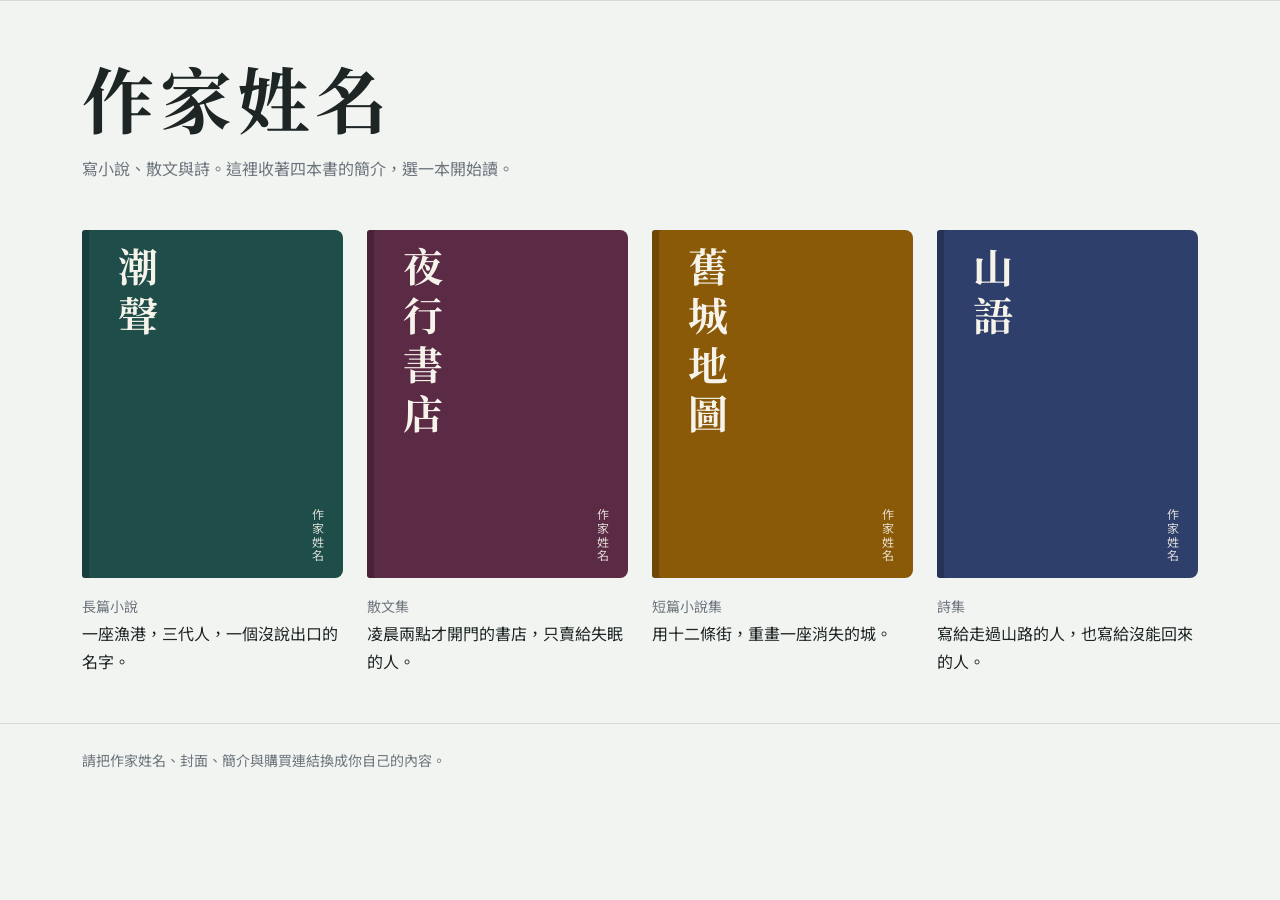
==== index.html @ a93fc285 "G-4Z36X9TCG8" ====
<!DOCTYPE html>
<html lang="zh-Hant">
<head>
<meta charset="utf-8">
<meta name="viewport" content="width=device-width, initial-scale=1, viewport-fit=cover">
<title>作家姓名｜作品導覽</title>
<meta name="description" content="作家作品導覽：小說、散文與詩的簡介與購買連結。">
<link rel="preconnect" href="https://fonts.googleapis.com">
<link href="https://fonts.googleapis.com/css2?family=Noto+Sans+TC:wght@400;500&family=Noto+Serif+TC:wght@600;700&display=swap" rel="stylesheet">
<!-- Bootstrap：本地檔案，不使用 CDN -->
<link rel="stylesheet" href="css/bootstrap.min.css">
<link rel="stylesheet" href="css/site.css">
<!-- 自訂 JS（深淺色、GA 統計）：放在 head，讓深淺色在畫面繪製前就設定好 -->
<script src="js/app.js"></script>

<!-- Google tag (gtag.js) -->
<script async src="https://www.googletagmanager.com/gtag/js?id=G-4Z36X9TCG8"></script>
<script>
  window.dataLayer = window.dataLayer || [];
  function gtag(){dataLayer.push(arguments);}
  gtag('js', new Date());

  gtag('config', 'G-4Z36X9TCG8');
</script>

</head>
<body> 
<div class="border-bottom small text-secondary">
  <!-- <div class="container py-2">範本預覽：文字與連結皆為示範內容</div> -->
</div>
<main class="container">
  <h1 class="site-title mt-5 mb-2">作家姓名</h1>
  <p class="lead-narrow text-secondary mb-5">寫小說、散文與詩。這裡收著四本書的簡介，選一本開始讀。</p>
  <ul class="row row-cols-2 row-cols-lg-4 g-4 list-unstyled mb-5">
    <li class="col"><a class="card-link" href="work-1.html" data-work="work-1" data-title="潮聲" data-pos="1">
      <div class="cover" style="--c:#1f4e4a"><span class="t">潮聲</span><span class="a">作家姓名</span></div>
      <span class="d-block small text-secondary mt-3">長篇小說</span><span class="line d-block">一座漁港，三代人，一個沒說出口的名字。</span></a></li>
    <li class="col"><a class="card-link" href="work-2.html" data-work="work-2" data-title="夜行書店" data-pos="2">
      <div class="cover" style="--c:#5b2a45"><span class="t">夜行書店</span><span class="a">作家姓名</span></div>
      <span class="d-block small text-secondary mt-3">散文集</span><span class="line d-block">凌晨兩點才開門的書店，只賣給失眠的人。</span></a></li>
    <li class="col"><a class="card-link" href="work-3.html" data-work="work-3" data-title="舊城地圖" data-pos="3">
      <div class="cover" style="--c:#8a5a08"><span class="t">舊城地圖</span><span class="a">作家姓名</span></div>
      <span class="d-block small text-secondary mt-3">短篇小說集</span><span class="line d-block">用十二條街，重畫一座消失的城。</span></a></li>
    <li class="col"><a class="card-link" href="work-4.html" data-work="work-4" data-title="山語" data-pos="4">
      <div class="cover" style="--c:#2f3f6b"><span class="t">山語</span><span class="a">作家姓名</span></div>
      <span class="d-block small text-secondary mt-3">詩集</span><span class="line d-block">寫給走過山路的人，也寫給沒能回來的人。</span></a></li>
  </ul>
</main>
<footer class="border-top small text-secondary mt-4 py-4">
  <div class="container">請把作家姓名、封面、簡介與購買連結換成你自己的內容。</div>
</footer>
<!-- Bootstrap JS：本地檔案，不使用 CDN -->
<script src="js/bootstrap.bundle.min.js"></script>
</body>
</html>
---- css/site.css ----
/* 作家導覽頁：只放 Bootstrap 沒有的部分（書封、字型、配色變數） */
:root,[data-bs-theme="light"]{
  --bs-body-bg:#f2f4f1;--bs-body-color:#1d2624;--bs-secondary-color:#5f6b67;
  --bs-border-color:#d5dcd7;--bs-primary:#1f4e4a;--bs-primary-rgb:31,78,74;
  --bs-link-color:#1f4e4a;--bs-link-hover-color:#143634;
  --surface:#fff;
}
[data-bs-theme="dark"]{
  --bs-body-bg:#111614;--bs-body-color:#e6ebe8;--bs-secondary-color:#9aa6a1;
  --bs-border-color:#2b3532;--bs-primary:#7fc1b8;--bs-primary-rgb:127,193,184;
  --bs-link-color:#7fc1b8;--bs-link-hover-color:#a6d8d1;
  --surface:#1a211f;
}
body{font-family:"Noto Sans TC","PingFang TC","Microsoft JhengHei",system-ui,sans-serif;line-height:1.75;
  padding-top:env(safe-area-inset-top,0px);padding-bottom:env(safe-area-inset-bottom,0px)}
h1,h2,h3,.serif{font-family:"Noto Serif TC","Songti TC","PMingLiU",serif;font-weight:700;line-height:1.35}
.site-title{font-size:clamp(2.4rem,9vw,4.5rem);letter-spacing:.08em}
.lead-narrow{max-width:30em}
.text-narrow{max-width:36em}

/* 書封 */
.cover{aspect-ratio:3/4;background:var(--c);color:#f6f3ea;display:flex;justify-content:space-between;
  padding:1rem .9rem;border-radius:3px 8px 8px 3px;box-shadow:inset 7px 0 0 rgba(0,0,0,.2)}
.cover .t{writing-mode:vertical-rl;font-family:"Noto Serif TC","Songti TC",serif;font-weight:700;
  font-size:clamp(1.7rem,6.5vw,2.5rem);letter-spacing:.22em;margin-left:.4rem}
.cover .a{writing-mode:vertical-rl;align-self:flex-end;font-size:.75rem;opacity:.85;letter-spacing:.15em}
.work-cover{max-width:260px}
.card-link{text-decoration:none;color:inherit;display:block}
.card-link:hover .line{text-decoration:underline}

/* 按鈕與進度條配色 */
.btn-outline-primary{--bs-btn-hover-color:var(--bs-body-bg)}
[data-bs-theme="dark"] .btn-outline-primary{--bs-btn-hover-color:#0f1715}
.progress{height:6px;min-width:80px;background:var(--bs-border-color)}
.btn-pill{border-radius:50rem;--bs-btn-bg:var(--surface);--bs-btn-border-color:var(--bs-border-color);--bs-btn-color:var(--bs-body-color)}
pre{background:var(--surface);border:1px solid var(--bs-border-color);border-radius:.4rem;padding:1rem;font-size:.8rem}
.list-group-item{background:transparent}
a:focus-visible,button:focus-visible{outline:2px solid var(--bs-primary);outline-offset:3px}

/* 實心主色按鈕（Modal 用） */
.btn-primary{--bs-btn-bg:var(--bs-primary);--bs-btn-border-color:var(--bs-primary);--bs-btn-color:#fff;
  --bs-btn-hover-bg:var(--bs-link-hover-color);--bs-btn-hover-border-color:var(--bs-link-hover-color);--bs-btn-hover-color:#fff;
  --bs-btn-active-bg:var(--bs-link-hover-color);--bs-btn-active-border-color:var(--bs-link-hover-color)}
[data-bs-theme="dark"] .btn-primary{--bs-btn-color:#0f1715;--bs-btn-hover-color:#0f1715}

/* 作品頁音檔播放器 */
.audio-box audio{width:100%;max-width:36em;display:block}
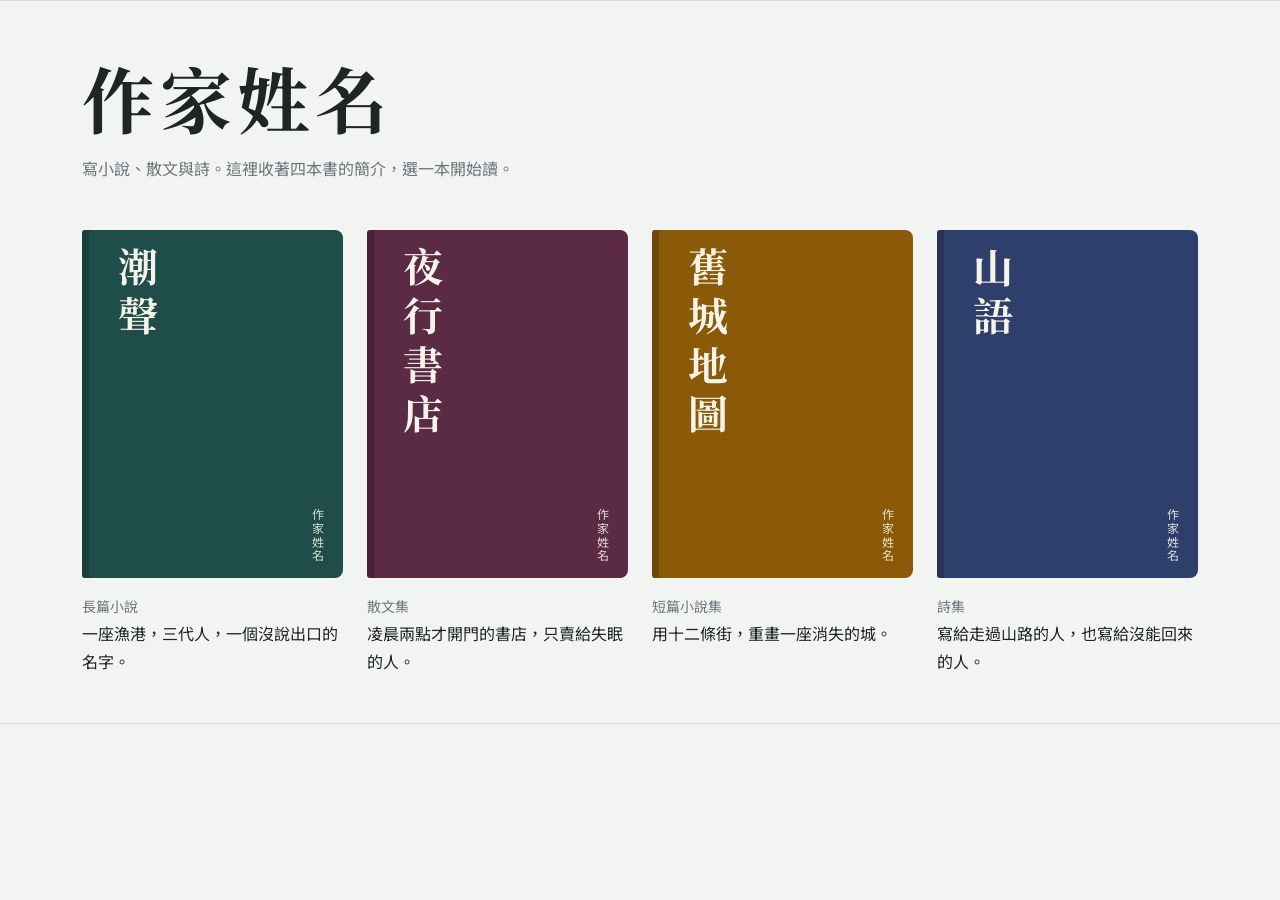
==== commit 54c9a1f9: "隱藏網址" ====
--- a/index.html
+++ b/index.html
@@ -47,7 +47,7 @@
   </ul>
 </main>
 <footer class="border-top small text-secondary mt-4 py-4">
-  <div class="container">請把作家姓名、封面、簡介與購買連結換成你自己的內容。</div>
+  <!-- <div class="container">請把作家姓名、封面、簡介與購買連結換成你自己的內容。</div> -->
 </footer>
 <!-- Bootstrap JS：本地檔案，不使用 CDN -->
 <script src="js/bootstrap.bundle.min.js"></script>
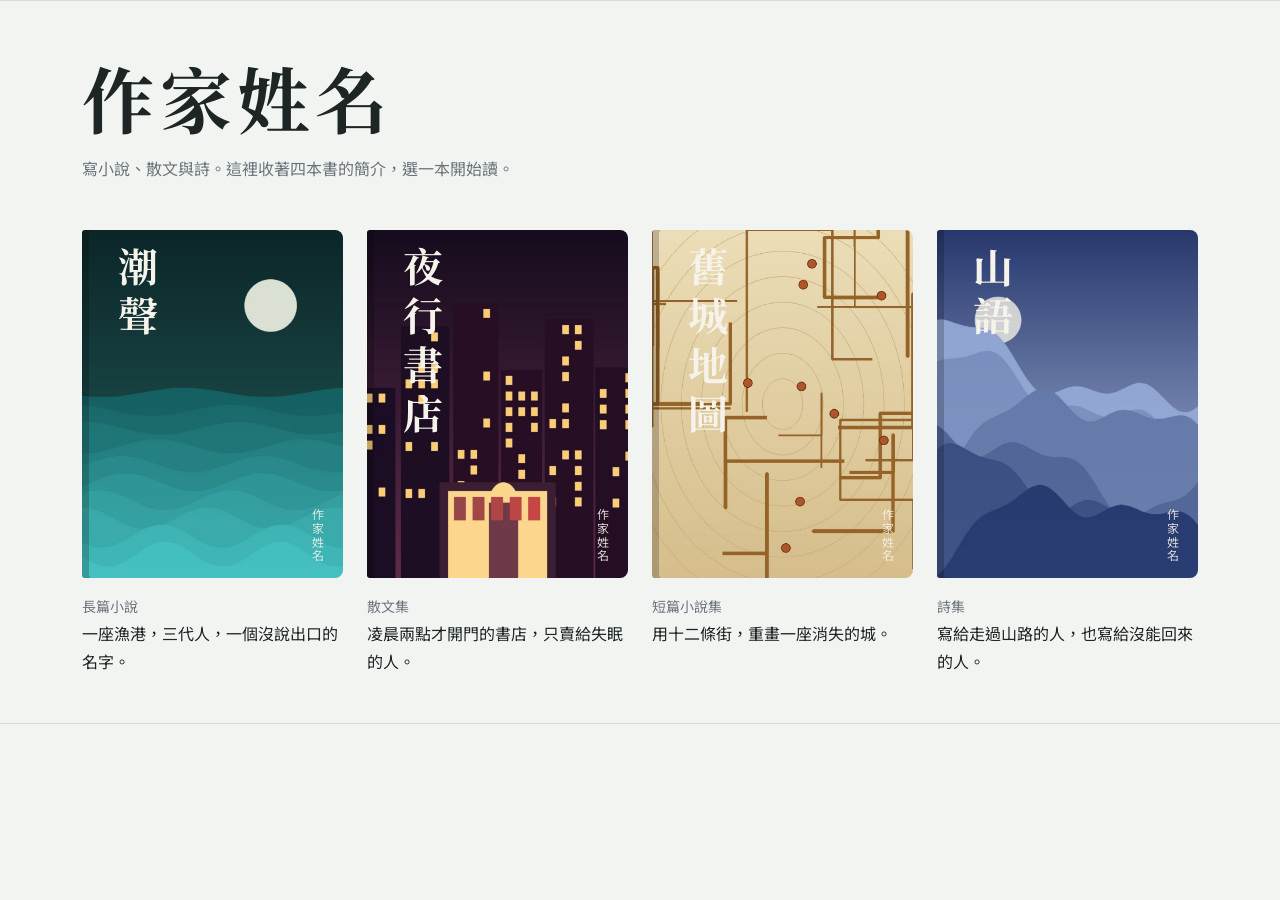
==== commit 9a916960: "背景改bg圖" ====
--- a/index.html
+++ b/index.html
@@ -14,13 +14,13 @@
 <script src="js/app.js"></script>
 
 <!-- Google tag (gtag.js) -->
-<script async src="https://www.googletagmanager.com/gtag/js?id=G-4Z36X9TCG8"></script>
+<script async src="https://www.googletagmanager.com/gtag/js?id=G-K89PV6KNY3"></script>
 <script>
   window.dataLayer = window.dataLayer || [];
   function gtag(){dataLayer.push(arguments);}
   gtag('js', new Date());
 
-  gtag('config', 'G-4Z36X9TCG8');
+  gtag('config', 'G-K89PV6KNY3');
 </script>
 
 </head>
@@ -29,22 +29,36 @@
   <!-- <div class="container py-2">範本預覽：文字與連結皆為示範內容</div> -->
 </div>
 <main class="container">
+
   <h1 class="site-title mt-5 mb-2">作家姓名</h1>
   <p class="lead-narrow text-secondary mb-5">寫小說、散文與詩。這裡收著四本書的簡介，選一本開始讀。</p>
   <ul class="row row-cols-2 row-cols-lg-4 g-4 list-unstyled mb-5">
     <li class="col"><a class="card-link" href="work-1.html" data-work="work-1" data-title="潮聲" data-pos="1">
-      <div class="cover" style="--c:#1f4e4a"><span class="t">潮聲</span><span class="a">作家姓名</span></div>
-      <span class="d-block small text-secondary mt-3">長篇小說</span><span class="line d-block">一座漁港，三代人，一個沒說出口的名字。</span></a></li>
+      <div class="cover" style="background-image:url('image/01chaosheng.jpg')">
+        <span class="t">潮聲</span><span class="a">作家姓名</span>
+      </div>
+      <span class="d-block small text-secondary mt-3">長篇小說</span><span class="line d-block">一座漁港，三代人，一個沒說出口的名字。</span></a>
+    </li>
+
     <li class="col"><a class="card-link" href="work-2.html" data-work="work-2" data-title="夜行書店" data-pos="2">
-      <div class="cover" style="--c:#5b2a45"><span class="t">夜行書店</span><span class="a">作家姓名</span></div>
-      <span class="d-block small text-secondary mt-3">散文集</span><span class="line d-block">凌晨兩點才開門的書店，只賣給失眠的人。</span></a></li>
+      <div class="cover" style="background-image:url('image/02yeying.jpg')">
+        <span class="t">夜行書店</span><span class="a">作家姓名</span>
+      </div>
+      <span class="d-block small text-secondary mt-3">散文集</span><span class="line d-block">凌晨兩點才開門的書店，只賣給失眠的人。</span></a>
+    </li>
+
     <li class="col"><a class="card-link" href="work-3.html" data-work="work-3" data-title="舊城地圖" data-pos="3">
-      <div class="cover" style="--c:#8a5a08"><span class="t">舊城地圖</span><span class="a">作家姓名</span></div>
+      <div class="cover" style="background-image:url('image/03jiucheng.jpg')">
+        <span class="t">舊城地圖</span><span class="a">作家姓名</span>
+      </div>
       <span class="d-block small text-secondary mt-3">短篇小說集</span><span class="line d-block">用十二條街，重畫一座消失的城。</span></a></li>
+      
     <li class="col"><a class="card-link" href="work-4.html" data-work="work-4" data-title="山語" data-pos="4">
-      <div class="cover" style="--c:#2f3f6b"><span class="t">山語</span><span class="a">作家姓名</span></div>
+      <div class="cover" style="background-image:url('image/04shanyu.jpg')">
+        <span class="t">山語</span><span class="a">作家姓名</span></div>
       <span class="d-block small text-secondary mt-3">詩集</span><span class="line d-block">寫給走過山路的人，也寫給沒能回來的人。</span></a></li>
   </ul>
+
 </main>
 <footer class="border-top small text-secondary mt-4 py-4">
   <!-- <div class="container">請把作家姓名、封面、簡介與購買連結換成你自己的內容。</div> -->
--- a/css/site.css
+++ b/css/site.css
@@ -45,3 +45,13 @@
 
 /* 作品頁音檔播放器 */
 .audio-box audio{width:100%;max-width:36em;display:block}
+
+
+
+.cover {
+  background-color: var(--c);          /* 備用色 */
+  background-image: var(--img);
+  background-size: cover;              /* 填滿並裁切 */
+  background-position: center;
+  background-repeat: no-repeat;
+}
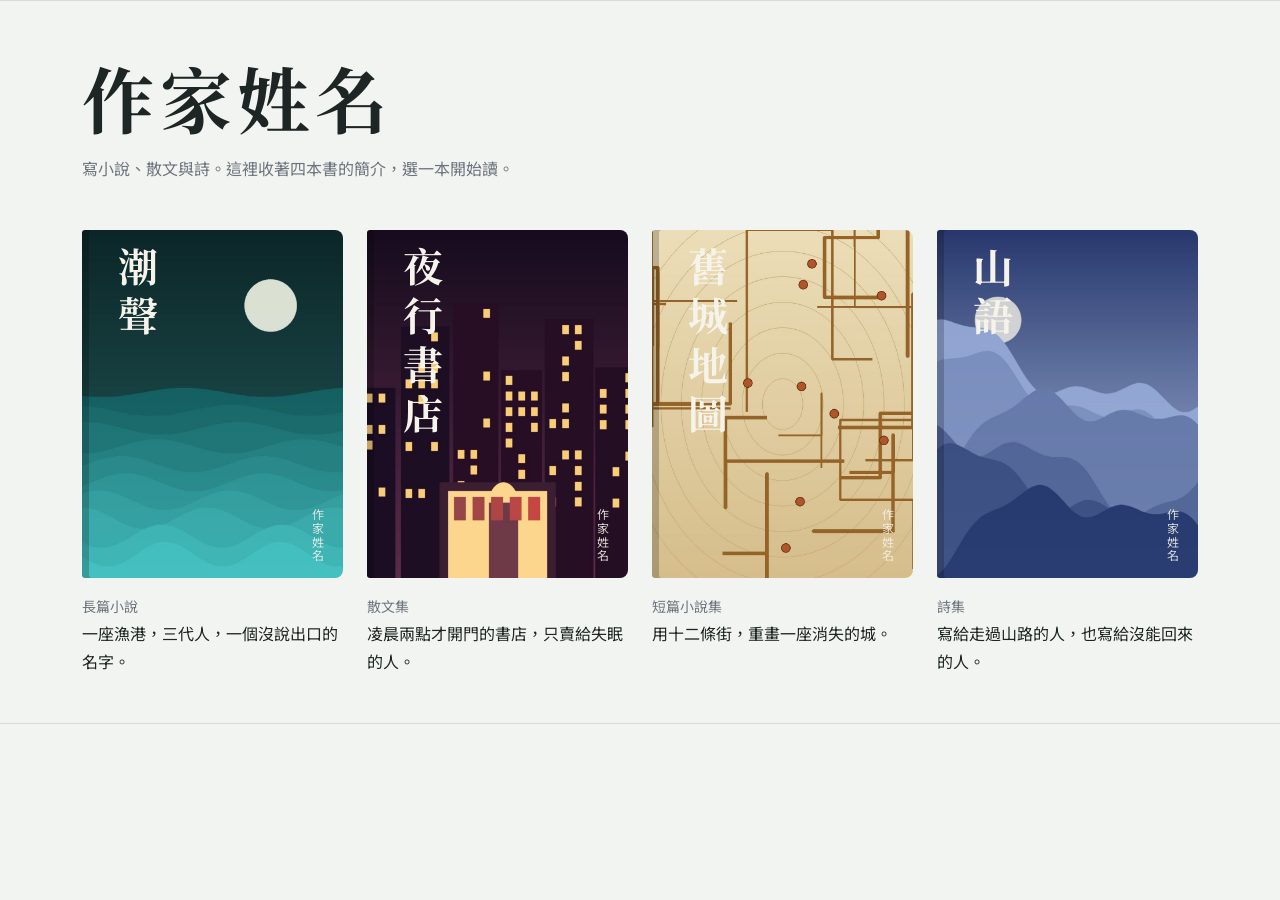
==== commit 373c9ac6: "減少「GA代碼」和「BG改img」" ====
--- a/index.html
+++ b/index.html
@@ -12,50 +12,45 @@
 <link rel="stylesheet" href="css/site.css">
 <!-- 自訂 JS（深淺色、GA 統計）：放在 head，讓深淺色在畫面繪製前就設定好 -->
 <script src="js/app.js"></script>
+</head>
 
-<!-- Google tag (gtag.js) -->
-<script async src="https://www.googletagmanager.com/gtag/js?id=G-K89PV6KNY3"></script>
-<script>
-  window.dataLayer = window.dataLayer || [];
-  function gtag(){dataLayer.push(arguments);}
-  gtag('js', new Date());
-
-  gtag('config', 'G-K89PV6KNY3');
-</script>
-
-</head>
 <body> 
 <div class="border-bottom small text-secondary">
-  <!-- <div class="container py-2">範本預覽：文字與連結皆為示範內容</div> -->
+  <!-- <div class="container py-2"></div> -->
 </div>
+
 <main class="container">
-
   <h1 class="site-title mt-5 mb-2">作家姓名</h1>
   <p class="lead-narrow text-secondary mb-5">寫小說、散文與詩。這裡收著四本書的簡介，選一本開始讀。</p>
   <ul class="row row-cols-2 row-cols-lg-4 g-4 list-unstyled mb-5">
     <li class="col"><a class="card-link" href="work-1.html" data-work="work-1" data-title="潮聲" data-pos="1">
-      <div class="cover" style="background-image:url('image/01chaosheng.jpg')">
+      <div class="cover">
+        <img class="cover-img" src="image/01chaosheng.jpg" alt="" width="900" height="1200">
         <span class="t">潮聲</span><span class="a">作家姓名</span>
       </div>
       <span class="d-block small text-secondary mt-3">長篇小說</span><span class="line d-block">一座漁港，三代人，一個沒說出口的名字。</span></a>
     </li>
 
     <li class="col"><a class="card-link" href="work-2.html" data-work="work-2" data-title="夜行書店" data-pos="2">
-      <div class="cover" style="background-image:url('image/02yeying.jpg')">
+      <div class="cover">
+        <img class="cover-img" src="image/02yeying.jpg" alt="" width="900" height="1200">
         <span class="t">夜行書店</span><span class="a">作家姓名</span>
       </div>
       <span class="d-block small text-secondary mt-3">散文集</span><span class="line d-block">凌晨兩點才開門的書店，只賣給失眠的人。</span></a>
     </li>
 
-    <li class="col"><a class="card-link" href="work-3.html" data-work="work-3" data-title="舊城地圖" data-pos="3">
-      <div class="cover" style="background-image:url('image/03jiucheng.jpg')">
+    <li class="col"><a class="card-link" href="work-3.html" data-work="sound-3" data-title="舊城地圖" data-pos="3">
+      <div class="cover">
+        <img class="cover-img" src="image/03jiucheng.jpg" alt="" width="900" height="1200">
         <span class="t">舊城地圖</span><span class="a">作家姓名</span>
       </div>
       <span class="d-block small text-secondary mt-3">短篇小說集</span><span class="line d-block">用十二條街，重畫一座消失的城。</span></a></li>
       
     <li class="col"><a class="card-link" href="work-4.html" data-work="work-4" data-title="山語" data-pos="4">
-      <div class="cover" style="background-image:url('image/04shanyu.jpg')">
-        <span class="t">山語</span><span class="a">作家姓名</span></div>
+      <div class="cover">
+        <img class="cover-img" src="image/04shanyu.jpg" alt="" width="900" height="1200">
+        <span class="t">山語</span><span class="a">作家姓名</span>
+      </div>
       <span class="d-block small text-secondary mt-3">詩集</span><span class="line d-block">寫給走過山路的人，也寫給沒能回來的人。</span></a></li>
   </ul>
 
--- a/css/site.css
+++ b/css/site.css
@@ -19,8 +19,11 @@
 .text-narrow{max-width:36em}
 
 /* 書封 */
-.cover{aspect-ratio:3/4;background:var(--c);color:#f6f3ea;display:flex;justify-content:space-between;
-  padding:1rem .9rem;border-radius:3px 8px 8px 3px;box-shadow:inset 7px 0 0 rgba(0,0,0,.2)}
+.cover{position:relative;overflow:hidden;aspect-ratio:3/4;background:var(--c,#2b3532);color:#f6f3ea;display:flex;justify-content:space-between;
+  padding:1rem .9rem;border-radius:3px 8px 8px 3px}
+.cover-img{position:absolute;inset:0;width:100%;height:100%;object-fit:cover;object-position:center;z-index:0}
+.cover::after{content:"";position:absolute;inset:0;border-radius:inherit;box-shadow:inset 7px 0 0 rgba(0,0,0,.2);pointer-events:none;z-index:1}
+.cover .t,.cover .a{position:relative;z-index:2}
 .cover .t{writing-mode:vertical-rl;font-family:"Noto Serif TC","Songti TC",serif;font-weight:700;
   font-size:clamp(1.7rem,6.5vw,2.5rem);letter-spacing:.22em;margin-left:.4rem}
 .cover .a{writing-mode:vertical-rl;align-self:flex-end;font-size:.75rem;opacity:.85;letter-spacing:.15em}
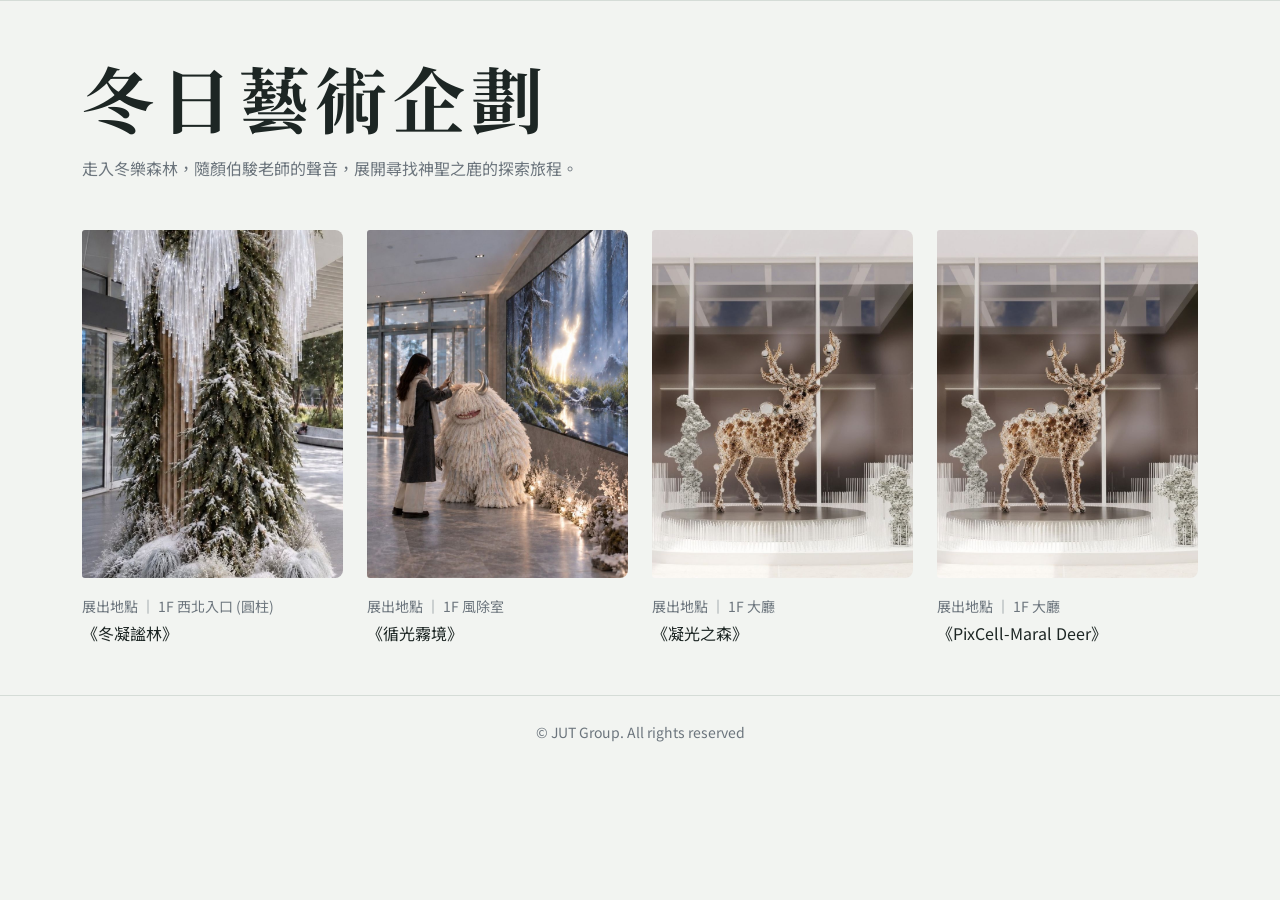
==== commit 552aa0a8: "行銷提供文字" ====
--- a/index.html
+++ b/index.html
@@ -3,14 +3,13 @@
 <head>
 <meta charset="utf-8">
 <meta name="viewport" content="width=device-width, initial-scale=1, viewport-fit=cover">
-<title>作家姓名｜作品導覽</title>
+<title>冬日藝術企劃</title>
 <meta name="description" content="作家作品導覽：小說、散文與詩的簡介與購買連結。">
 <link rel="preconnect" href="https://fonts.googleapis.com">
 <link href="https://fonts.googleapis.com/css2?family=Noto+Sans+TC:wght@400;500&family=Noto+Serif+TC:wght@600;700&display=swap" rel="stylesheet">
-<!-- Bootstrap：本地檔案，不使用 CDN -->
+
 <link rel="stylesheet" href="css/bootstrap.min.css">
 <link rel="stylesheet" href="css/site.css">
-<!-- 自訂 JS（深淺色、GA 統計）：放在 head，讓深淺色在畫面繪製前就設定好 -->
 <script src="js/app.js"></script>
 </head>
 
@@ -20,43 +19,39 @@
 </div>
 
 <main class="container">
-  <h1 class="site-title mt-5 mb-2">作家姓名</h1>
-  <p class="lead-narrow text-secondary mb-5">寫小說、散文與詩。這裡收著四本書的簡介，選一本開始讀。</p>
+  <h1 class="site-title mt-5 mb-2">冬日藝術企劃</h1>
+  <p class="lead-narrow text-secondary mb-5">走入冬樂森林，隨顏伯駿老師的聲音，展開尋找神聖之鹿的探索旅程。</p>
   <ul class="row row-cols-2 row-cols-lg-4 g-4 list-unstyled mb-5">
     <li class="col"><a class="card-link" href="work-1.html" data-work="work-1" data-title="潮聲" data-pos="1">
       <div class="cover">
-        <img class="cover-img" src="image/01chaosheng.jpg" alt="" width="900" height="1200">
-        <span class="t">潮聲</span><span class="a">作家姓名</span>
+        <img class="cover-img" src="image/img01.jpg" alt="" width="900" height="1200">
       </div>
-      <span class="d-block small text-secondary mt-3">長篇小說</span><span class="line d-block">一座漁港，三代人，一個沒說出口的名字。</span></a>
+      <span class="d-block small text-secondary mt-3">展出地點 │ 1F 西北入口 (圓柱)</span><span class="line d-block">《冬凝謐林》</span></a>
     </li>
 
     <li class="col"><a class="card-link" href="work-2.html" data-work="work-2" data-title="夜行書店" data-pos="2">
       <div class="cover">
-        <img class="cover-img" src="image/02yeying.jpg" alt="" width="900" height="1200">
-        <span class="t">夜行書店</span><span class="a">作家姓名</span>
+        <img class="cover-img" src="image/img02.jpg" alt="" width="900" height="1200">
       </div>
-      <span class="d-block small text-secondary mt-3">散文集</span><span class="line d-block">凌晨兩點才開門的書店，只賣給失眠的人。</span></a>
+      <span class="d-block small text-secondary mt-3">展出地點 │ 1F 風除室</span><span class="line d-block">《循光霧境》</span></a>
     </li>
 
-    <li class="col"><a class="card-link" href="work-3.html" data-work="sound-3" data-title="舊城地圖" data-pos="3">
+    <li class="col"><a class="card-link" href="work-3.html" data-work="work-3" data-title="舊城地圖" data-pos="3">
       <div class="cover">
-        <img class="cover-img" src="image/03jiucheng.jpg" alt="" width="900" height="1200">
-        <span class="t">舊城地圖</span><span class="a">作家姓名</span>
+        <img class="cover-img" src="image/img03.jpg" alt="" width="900" height="1200">
       </div>
-      <span class="d-block small text-secondary mt-3">短篇小說集</span><span class="line d-block">用十二條街，重畫一座消失的城。</span></a></li>
+      <span class="d-block small text-secondary mt-3">展出地點 │ 1F 大廳</span><span class="line d-block">《凝光之森》</span></a></li>
       
     <li class="col"><a class="card-link" href="work-4.html" data-work="work-4" data-title="山語" data-pos="4">
       <div class="cover">
-        <img class="cover-img" src="image/04shanyu.jpg" alt="" width="900" height="1200">
-        <span class="t">山語</span><span class="a">作家姓名</span>
+        <img class="cover-img" src="image/img04.jpg" alt="" width="900" height="1200">
       </div>
-      <span class="d-block small text-secondary mt-3">詩集</span><span class="line d-block">寫給走過山路的人，也寫給沒能回來的人。</span></a></li>
+      <span class="d-block small text-secondary mt-3">展出地點 │ 1F 大廳</span><span class="line d-block">《PixCell-Maral Deer》</span></a></li>
   </ul>
 
 </main>
 <footer class="border-top small text-secondary mt-4 py-4">
-  <!-- <div class="container">請把作家姓名、封面、簡介與購買連結換成你自己的內容。</div> -->
+  <div class="container" style="text-align: center;">© JUT Group. All rights reserved</div>
 </footer>
 <!-- Bootstrap JS：本地檔案，不使用 CDN -->
 <script src="js/bootstrap.bundle.min.js"></script>
--- a/css/site.css
+++ b/css/site.css
@@ -15,14 +15,16 @@
   padding-top:env(safe-area-inset-top,0px);padding-bottom:env(safe-area-inset-bottom,0px)}
 h1,h2,h3,.serif{font-family:"Noto Serif TC","Songti TC","PMingLiU",serif;font-weight:700;line-height:1.35}
 .site-title{font-size:clamp(2.4rem,9vw,4.5rem);letter-spacing:.08em}
-.lead-narrow{max-width:30em}
+/* .lead-narrow{max-width:30em} */
 .text-narrow{max-width:36em}
 
 /* 書封 */
 .cover{position:relative;overflow:hidden;aspect-ratio:3/4;background:var(--c,#2b3532);color:#f6f3ea;display:flex;justify-content:space-between;
   padding:1rem .9rem;border-radius:3px 8px 8px 3px}
 .cover-img{position:absolute;inset:0;width:100%;height:100%;object-fit:cover;object-position:center;z-index:0}
-.cover::after{content:"";position:absolute;inset:0;border-radius:inherit;box-shadow:inset 7px 0 0 rgba(0,0,0,.2);pointer-events:none;z-index:1}
+.cover::after{content:"";position:absolute;inset:0;border-radius:inherit;
+  /* box-shadow:inset 7px 0 0 rgba(0,0,0,.2); */
+  pointer-events:none;z-index:1}
 .cover .t,.cover .a{position:relative;z-index:2}
 .cover .t{writing-mode:vertical-rl;font-family:"Noto Serif TC","Songti TC",serif;font-weight:700;
   font-size:clamp(1.7rem,6.5vw,2.5rem);letter-spacing:.22em;margin-left:.4rem}
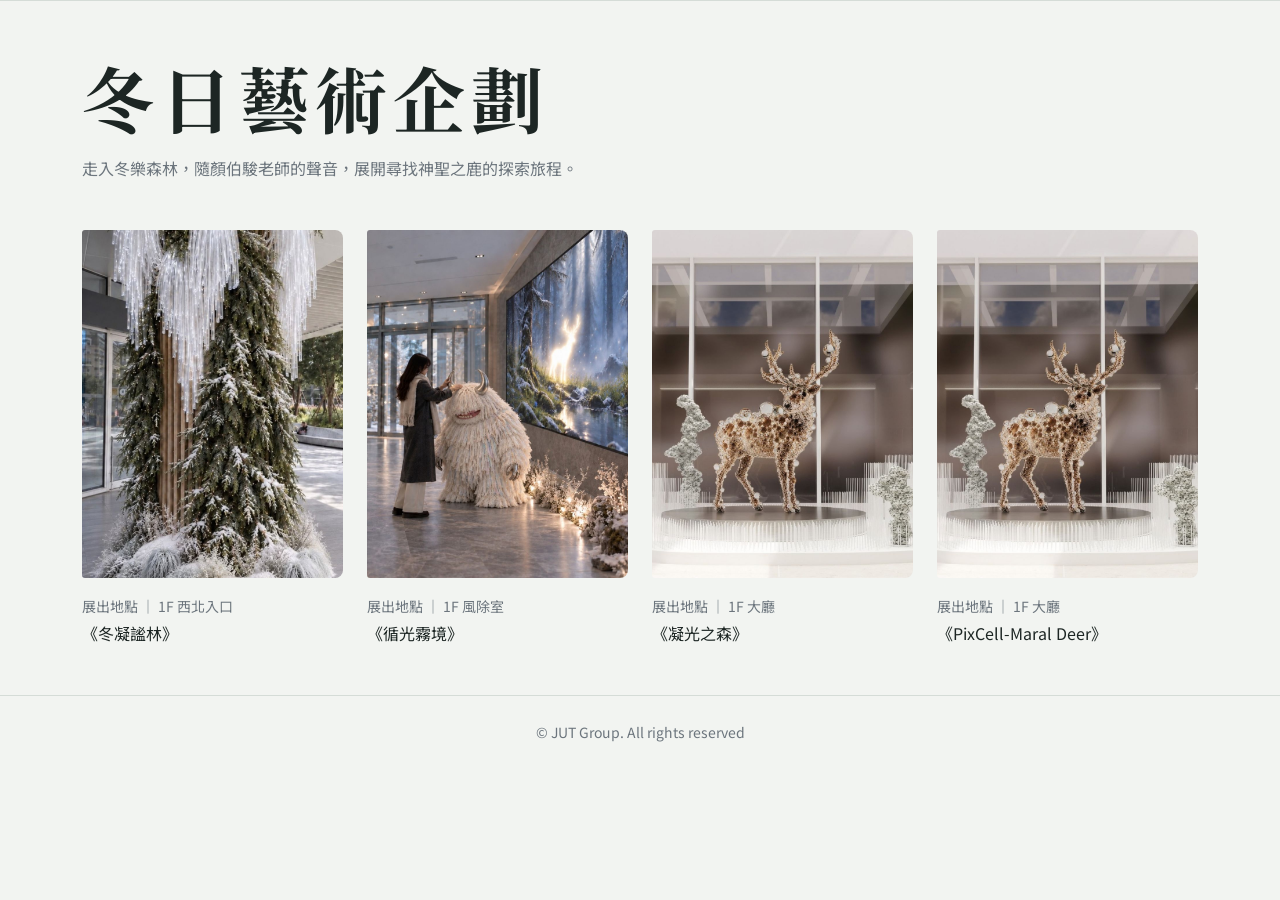
==== commit b6dfebf7: "改footer和間距" ====
--- a/index.html
+++ b/index.html
@@ -26,7 +26,7 @@
       <div class="cover">
         <img class="cover-img" src="image/img01.jpg" alt="" width="900" height="1200">
       </div>
-      <span class="d-block small text-secondary mt-3">展出地點 │ 1F 西北入口 (圓柱)</span><span class="line d-block">《冬凝謐林》</span></a>
+      <span class="d-block small text-secondary mt-3">展出地點 │ 1F 西北入口</span><span class="line d-block">《冬凝謐林》</span></a>
     </li>
 
     <li class="col"><a class="card-link" href="work-2.html" data-work="work-2" data-title="夜行書店" data-pos="2">
